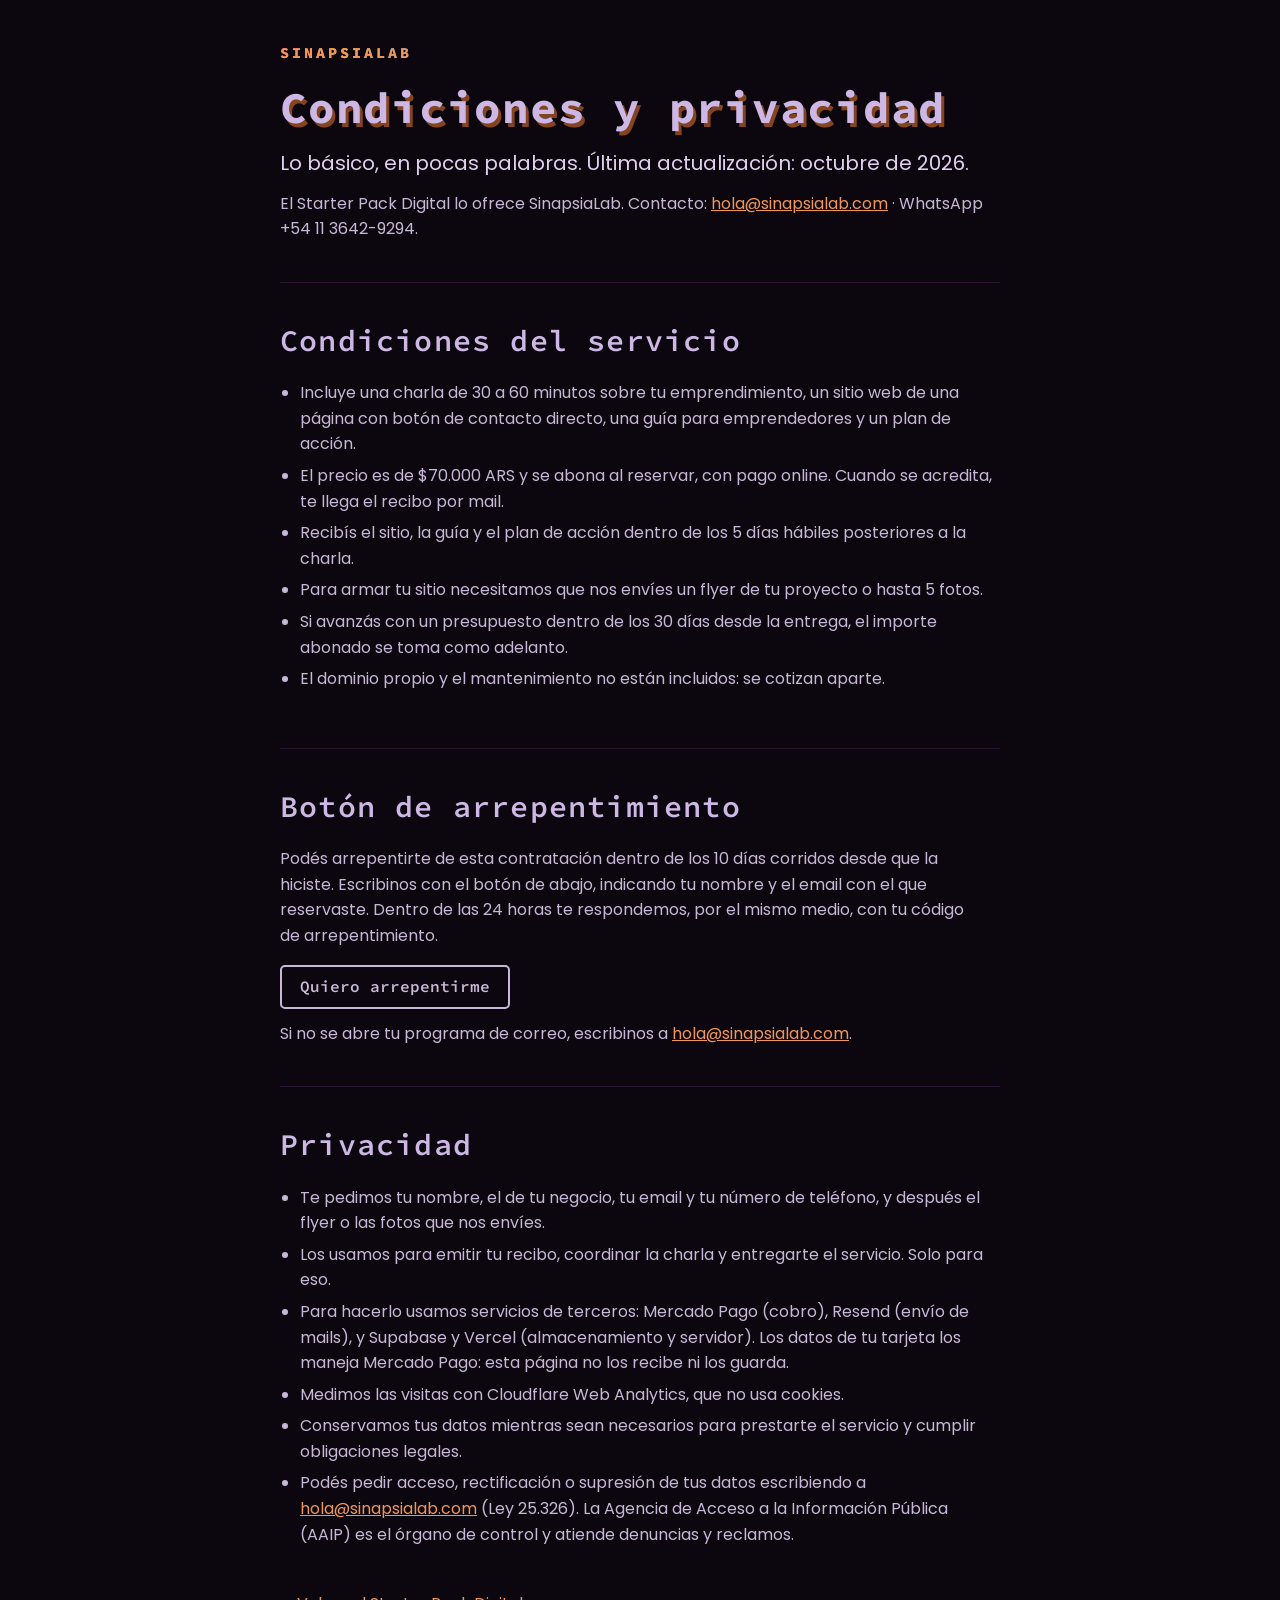
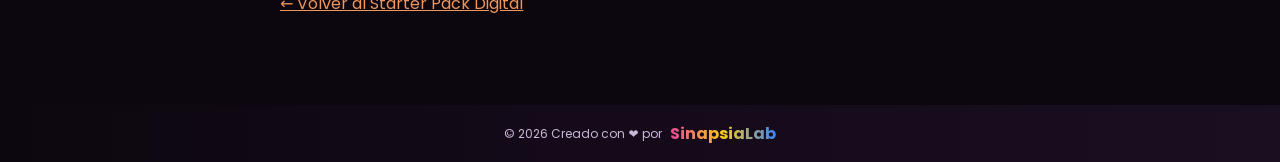
==== legal.html @ 0f271aa9 "add privacy policy and terms and conditions sections also modify styles and copy" ====
<!doctype html>
<html lang="es">
  <head>
    <meta charset="utf-8" />
    <meta name="viewport" content="width=device-width, initial-scale=1, viewport-fit=cover" />
    <title>Condiciones y privacidad — Starter Pack Digital</title>
    <meta name="description" content="Condiciones del servicio, privacidad y botón de arrepentimiento del Starter Pack Digital de SinapsiaLab." />
    <link rel="canonical" href="https://starter.sinapsialab.com/legal.html" />
    <link rel="icon" href="favicon.ico" sizes="any" />
    <link
      rel="stylesheet"
      href="https://fonts.googleapis.com/css2?family=Poppins:wght@300;400;500;600;700&family=Source+Code+Pro:wght@300;400;600;700&display=swap"
    />
    <link rel="stylesheet" href="assets/css/tokens.css" />
    <link rel="stylesheet" href="assets/css/base.css" />
    <link rel="stylesheet" href="assets/css/layout.css" />
    <link rel="stylesheet" href="assets/css/components.css" />
    <link rel="stylesheet" href="assets/css/print.css" />
  </head>
  <body>
    <main class="wrap legal">
      <section>
        <a class="eyebrow" href="https://www.sinapsialab.com">SinapsiaLab</a>
        <h1>Condiciones y privacidad</h1>
        <p class="lede">Lo básico, en pocas palabras. Última actualización: octubre de 2026.</p>
        <!-- COMPLETAR antes de difundir: denominación completa, CUIT y domicilio del proveedor (Res. GMC 21/2004). -->
        <p>
          El Starter Pack Digital lo ofrece SinapsiaLab. Contacto:
          <a href="mailto:hola@sinapsialab.com">hola@sinapsialab.com</a> · WhatsApp +54 11 3642-9294.
        </p>
      </section>

      <section id="condiciones">
        <h2>Condiciones del servicio</h2>
        <ul>
          <li>Incluye una charla de 30 a 60 minutos sobre tu emprendimiento, un sitio web de una página con botón de contacto directo, una guía para emprendedores y un plan de acción.</li>
          <li>El precio es de $70.000 ARS y se abona al reservar, con pago online. Cuando se acredita, te llega el recibo por mail.</li>
          <li>Recibís el sitio, la guía y el plan de acción dentro de los 5 días hábiles posteriores a la charla.</li>
          <li>Para armar tu sitio necesitamos que nos envíes un flyer de tu proyecto o hasta 5 fotos.</li>
          <li>Si avanzás con un presupuesto dentro de los 30 días desde la entrega, el importe abonado se toma como adelanto.</li>
          <li>El dominio propio y el mantenimiento no están incluidos: se cotizan aparte.</li>
        </ul>
      </section>

      <section id="arrepentimiento">
        <h2>Botón de arrepentimiento</h2>
        <p>
          Podés arrepentirte de esta contratación dentro de los 10 días corridos desde que la hiciste.
          Escribinos con el botón de abajo, indicando tu nombre y el email con el que reservaste.
          Dentro de las 24 horas te respondemos, por el mismo medio, con tu código de arrepentimiento.
        </p>
        <a
          class="legal-links__btn"
          href="mailto:hola@sinapsialab.com?subject=Arrepentimiento%20-%20Starter%20Pack%20Digital&amp;body=Nombre%3A%0AEmail%20con%20el%20que%20reserv%C3%A9%3A%0A"
          >Quiero arrepentirme</a
        >
        <p>Si no se abre tu programa de correo, escribinos a <a href="mailto:hola@sinapsialab.com">hola@sinapsialab.com</a>.</p>
      </section>

      <section id="privacidad">
        <h2>Privacidad</h2>
        <ul>
          <li>Te pedimos tu nombre, el de tu negocio, tu email y tu número de teléfono, y después el flyer o las fotos que nos envíes.</li>
          <li>Los usamos para emitir tu recibo, coordinar la charla y entregarte el servicio. Solo para eso.</li>
          <li>Para hacerlo usamos servicios de terceros: Mercado Pago (cobro), Resend (envío de mails), y Supabase y Vercel (almacenamiento y servidor). Los datos de tu tarjeta los maneja Mercado Pago: esta página no los recibe ni los guarda.</li>
          <li>Medimos las visitas con Cloudflare Web Analytics, que no usa cookies.</li>
          <li>Conservamos tus datos mientras sean necesarios para prestarte el servicio y cumplir obligaciones legales.</li>
          <li>Podés pedir acceso, rectificación o supresión de tus datos escribiendo a <a href="mailto:hola@sinapsialab.com">hola@sinapsialab.com</a> (Ley 25.326). La Agencia de Acceso a la Información Pública (AAIP) es el órgano de control y atiende denuncias y reclamos.</li>
        </ul>
        <a class="legal__back" href="./">← Volver al Starter Pack Digital</a>
      </section>
    </main>

    <footer class="sl-footer">
      <p class="sl-footer__t">© <span id="sl-year">2026</span> Creado con ❤️ por</p>
      <a class="sl-footer__a" href="https://www.sinapsialab.com" target="_blank" rel="noopener noreferrer">SinapsiaLab</a>
    </footer>
    <script src="assets/js/year.js"></script>
  </body>
</html>
---- assets/css/tokens.css ----
/* Tokens — mapeados 1:1 a los tokens portfolio-* de sinapsialab-astro/src/styles/global.css
   (ver DESIGN.md). Fondo casi negro, rampa violeta para offsets/cards, naranja de acento. */
:root {
  /* Superficies — portfolio-deep / dark / base */
  --ground:    #0c070f; /* portfolio-deep — fondo principal */
  --surface:   #150a1a; /* portfolio-dark — cards planas (bloques "Y después") */
  --sunk:      #1a0f20; /* portfolio-base — bloque de precio */

  /* Texto — portfolio-text / text-light / light */
  --ink:       #c8b8d8; /* portfolio-text — cuerpo */
  --ink-light: #e0d0f0; /* portfolio-text-light — énfasis (lede, cards) */
  --heading:   #cdb7e4; /* portfolio-light — h1/h2/precio */
  --muted:     #c8b8d8; /* alias de --ink para texto secundario */
  --line:      #2a1530; /* portfolio-medium — separadores y bordes */
  --hard:      #0c070f;

  /* Acento — portfolio-orange, sólido (no gradiente) */
  --accent:     #e7762b; /* CTA, números, borde-izq. de la card "buena" */
  --accent-tx:  #f0965a; /* variante clara para hover puntual */
  --on-accent:  #0c070f; /* texto sobre fondos naranjas */

  /* Rampa violeta — portfolio-gradient-1..4 (cards vivid y offsets retro) */
  --grad-1: #4a2560;
  --grad-2: #5a3570;
  --grad-3: #6a3590;
  --grad-4: #7a45a0;

  /* Offset retro — clon adaptado de NoStateNode, violeta del brand */
  --retro-offset:        var(--grad-2);
  --retro-offset-strong: var(--grad-4);
  --retro-shadow:        -4px 5px 0 0 var(--retro-offset);
  --retro-shadow-hover:  7px -4px 0 0 var(--retro-offset-strong);
  --retro-shadow-lg:     -6px 7px 0 0 var(--retro-offset);
  --retro-radius:        5px;
  --retro-radius-lg:     8px;
  --retro-border:        2px;
  --retro-ghost:         rgba(231, 118, 43, 0.55); /* fantasma naranja del título */

  /* Sobre fondo oscuro (bloque de precio) */
  --on-hard-dim:  var(--ink);
  --on-hard-soft: var(--ink-light);

  /* Marca SinapsiaLab — gradiente decorativo (.gradient-link), solo para el wordmark */
  --sl-bg-1:   #0c070f;
  --sl-bg-2:   #150a1a;
  --sl-bg-3:   #1a0f20;
  --sl-text:   #c8b8d8;
  --sl-grad-1: #ec4899;
  --sl-grad-2: #facc15;
  --sl-grad-3: #3b82f6;

  /* Tipografía híbrida: mono en títulos y botones, Poppins en párrafos */
  --font-display: 'Source Code Pro', ui-monospace, monospace;
  --font-body:    'Poppins', system-ui, sans-serif;
  --font-brand:   'Poppins', system-ui, sans-serif;
  --font-display-weight: 300;
}
---- assets/css/base.css ----
/* Base — reset mínimo y tipografía de documento. */
html { color-scheme: dark; }

* { box-sizing: border-box; }

body {
  margin: 0;
  background: var(--ground);
  color: var(--ink);
  font-family: var(--font-body);
  font-size: 16px;
  line-height: 1.6;
}

/* La regla híbrida del sistema: mono en títulos, labels y botones. */
h1, h2, h3, label, button {
  font-family: var(--font-display);
  letter-spacing: .04em;
}

h1 {
  margin: 14px 0 0;
  font-size: clamp(29px, 6.4vw, 44px);
  line-height: 1.22;
  font-weight: 700;
  color: var(--heading);
  text-wrap: balance;
  text-shadow: 3px 4px 0 var(--retro-ghost);
}

h2 {
  margin: 0 0 22px;
  font-size: clamp(23px, 5.2vw, 30px);
  line-height: 1.18;
  font-weight: 600;
  color: var(--heading);
  text-wrap: balance;
}

h3 {
  margin: 0;
  font-size: 17px;
  font-weight: 600;
  letter-spacing: .02em;
}

p { margin: 0; text-wrap: pretty; }

img { max-width: 100%; }
---- assets/css/layout.css ----
/* Layout — ancho de página y ritmo vertical entre secciones. */
.wrap {
  max-width: 760px;
  margin: 0 auto;
  padding-inline: 20px;
}

section {
  padding-block: 40px;
  border-top: 1px solid var(--line);
}

section:first-of-type { border-top: 0; }

.split {
  display: grid;
  grid-template-columns: 1fr;
  gap: 16px;
}

@media (min-width: 720px) {
  .split { grid-template-columns: 1fr 1fr; }
}
---- assets/css/components.css ----
/* Componentes — cada bloque de la página, en orden de aparición.
   Todo lo que es "chrome" lleva la sombra offset dura del sistema retro. */

/* --- Texto auxiliar --- */
.eyebrow {
  display: inline-block;
  font-family: var(--font-display);
  font-size: 15px;
  font-weight: 700;
  letter-spacing: .2em;
  text-transform: uppercase;
  text-decoration: none;
  background: linear-gradient(90deg, var(--sl-grad-1) 0%, var(--sl-grad-2) 50%, var(--sl-grad-3) 100%);
  -webkit-background-clip: text;
  background-clip: text;
  color: transparent;
  border-bottom: 2px solid transparent;
}

.eyebrow:hover {
  border-bottom-color: var(--sl-grad-2);
}

.eyebrow:focus-visible {
  outline: 2px solid var(--sl-grad-2);
  outline-offset: 4px;
}

.lede {
  margin-top: 18px;
  font-size: clamp(17px, 4.2vw, 20px);
  font-weight: 400;
  color: var(--ink-light);
}

.muted { color: var(--muted); }

/* --- Qué te llevás: cards "vivid", ciclan la rampa violeta como card-retro-vivid --- */
.items {
  display: flex;
  flex-direction: column;
  gap: 16px;
}

.item {
  display: flex;
  gap: 16px;
  padding: 18px 20px;
  background: var(--grad-1);
  border: var(--retro-border) solid var(--grad-4);
  border-radius: var(--retro-radius);
  box-shadow: var(--retro-shadow);
}

.item:nth-child(3n+2) { background: var(--grad-2); }
.item:nth-child(3n+3) { background: var(--grad-3); }

.item__n {
  flex-shrink: 0;
  width: 34px;
  font-family: var(--font-display);
  font-size: 26px;
  font-weight: 700;
  line-height: 1.2;
  color: var(--accent);
}

.item__b {
  display: flex;
  flex-direction: column;
  gap: 6px;
}

.item__b h3 { color: var(--ink-light); }

.item__b p {
  font-size: 15px;
  color: var(--ink-light);
  opacity: .9;
}

/* --- Cómo funciona: pasos --- */
.steps {
  list-style: none;
  margin: 0;
  padding: 0;
  display: flex;
  flex-direction: column;
  gap: 16px;
}

.steps li {
  display: flex;
  gap: 14px;
  align-items: flex-start;
}

.steps b {
  flex-shrink: 0;
  width: 28px;
  height: 28px;
  border-radius: var(--retro-radius);
  border: var(--retro-border) solid var(--grad-4);
  background: var(--grad-3);
  color: var(--ink-light);
  font-family: var(--font-display);
  font-weight: 700;
  display: inline-flex;
  align-items: center;
  justify-content: center;
  font-size: 13px;
  box-shadow: -2px 3px 0 0 var(--retro-offset);
}

/* --- Y después: bloques (card-retro sobre portfolio-dark) --- */
.box {
  padding: 18px 20px;
  background: var(--surface);
  border: var(--retro-border) solid var(--line);
  border-radius: var(--retro-radius);
  box-shadow: var(--retro-shadow);
}

.box--good {
  border-left-width: 5px;
  border-left-color: var(--accent);
}

.box h3 { color: var(--heading); margin-bottom: 8px; }

.box p { color: var(--ink); font-size: 15px; }

/* --- Precio (card-retro-lg sobre portfolio-base) --- */
.price {
  background: var(--sunk);
  color: var(--heading);
  padding: 26px 24px;
  display: flex;
  flex-direction: column;
  gap: 14px;
  border: var(--retro-border) solid var(--line);
  border-radius: var(--retro-radius-lg);
  box-shadow: var(--retro-shadow-lg);
}

.price__lbl {
  font-family: var(--font-display);
  font-size: 12px;
  letter-spacing: .16em;
  text-transform: uppercase;
  color: var(--on-hard-dim);
}

.price__n {
  font-family: var(--font-display);
  font-size: 40px;
  font-weight: 700;
  line-height: 1.1;
  margin-top: 6px;
  color: var(--heading);
}

.price__note {
  font-size: 14px;
  color: var(--on-hard-dim);
}

@media (min-width: 720px) {
  .price {
    flex-direction: row;
    justify-content: space-between;
    align-items: center;
  }
  .price__note { max-width: 300px; }
}

/* --- Botón retro (btn-retro): naranja sólido, mono, offset que salta en hover --- */
.cta {
  display: inline-flex;
  justify-content: center;
  align-items: center;
  min-height: 52px;
  margin-top: 24px;
  padding: 14px 26px;
  background: var(--accent);
  color: var(--on-accent);
  font-family: var(--font-display);
  font-weight: 600;
  font-size: 17px;
  letter-spacing: .06em;
  text-decoration: none;
  border: var(--retro-border) solid var(--surface);
  border-radius: var(--retro-radius);
  box-shadow: var(--retro-shadow);
  transition: box-shadow .15s ease, opacity .15s ease, font-weight .15s ease;
}

.cta:hover {
  box-shadow: var(--retro-shadow-hover);
  opacity: .9;
  font-weight: 700;
}

.cta:focus-visible {
  outline: 3px solid var(--accent);
  outline-offset: 3px;
}

@media (prefers-reduced-motion: reduce) {
  .cta { transition: none; }
}

/* --- Footer de marca SinapsiaLab ---
   Convención compartida con el resto de los sitios y apps.
   Spec: footer-sinapsialab.html. No tocar sin actualizar los demás. */
.sl-footer {
  display: flex;
  justify-content: center;
  align-items: center;
  gap: 8px;
  width: 100%;
  padding: 16px 0;
  margin-top: 48px;
  background: linear-gradient(to right, var(--sl-bg-1), var(--sl-bg-2), var(--sl-bg-3));
  font-family: var(--font-brand);
}

.sl-footer__t {
  margin: 0;
  font-size: 12px;
  color: var(--sl-text);
}

.sl-footer__a {
  font-size: 16px;
  font-weight: 700;
  text-decoration: none;
  background: linear-gradient(to right, var(--sl-grad-1) 0%, var(--sl-grad-2) 50%, var(--sl-grad-3) 100%);
  -webkit-background-clip: text;
  background-clip: text;
  color: transparent;
}

.sl-footer__a:focus-visible {
  outline: 2px solid var(--sl-grad-2);
  outline-offset: 3px;
}

/* --- Así se ve lo que te llevás: maquetas de los entregables ---
   El "chrome" (tags, notas) usa los tokens del sistema. El interior del
   teléfono y de la hoja NO: representan el material del cliente, así que
   llevan su propia paleta clara, como en el sitio real. */
.demo {
  display: grid;
  grid-template-columns: 1fr;
  gap: 32px;
  margin-top: 26px;
}

@media (min-width: 720px) {
  .demo { grid-template-columns: 270px 1fr; align-items: start; }
}

/* El teléfono y la guía van uno junto al otro; el plan de acción, más
   ancho y compacto, va debajo de los dos ocupando todo el ancho. */
@media (min-width: 720px) {
  .demo > div:nth-child(2) { grid-column: 2; }
  .demo > div:nth-child(3) { grid-column: 1 / -1; }
}

.tag {
  font-family: var(--font-display);
  font-size: 12px;
  font-weight: 700;
  letter-spacing: .16em;
  text-transform: uppercase;
  color: var(--accent);
  margin-bottom: 10px;
}

.demo__cap {
  margin-top: 12px;
  font-size: 13px;
  line-height: 1.5;
  color: var(--muted);
  opacity: .85;
}

.demo__cap--note {
  font-size: 11px;
}

/* --- Maqueta de teléfono --- */
.phone {
  width: 100%;
  max-width: 270px;
  background: #16181C;
  border: var(--retro-border) solid var(--line);
  border-radius: 30px;
  padding: 10px;
  box-shadow: var(--retro-shadow);
}

.phone__s {
  background: #FFFFFF;
  border-radius: 22px;
  overflow: hidden;
}

/* Maqueta con el estilo de las páginas que se generan (versión clara) */
.mk { font-family: 'Archivo Black', 'Poppins', sans-serif; color: #2C2735; }

.mk__bar { display: flex; align-items: center; justify-content: space-between; padding: 10px 12px; }
.mk__brand { color: #2C2735; font-size: 9px; letter-spacing: .04em; }
.mk__nav { background: #63F2F1; color: #2C2735; font-size: 7px; padding: 5px 8px; }

.mk__hero { padding: 12px 14px 22px; text-align: center; background: #FFFFFF; }
.mk__icons { display: flex; justify-content: center; gap: 8px; }
.mk__ic { width: 15px; height: 15px; fill: none; stroke: #6A3590; stroke-width: 1.4; stroke-linecap: round; stroke-linejoin: round; }
.mk__h1 { margin-top: 10px; color: #2C2735; font-size: 17px; line-height: 1.12; }
.mk__sub { margin-top: 8px; color: #4A4F57; font-family: 'Poppins', sans-serif; font-size: 8.5px; line-height: 1.5; }

.mk__wave { display: block; width: 100%; height: 10px; background: #FFFFFF; fill: #D0C4E0; }

.mk__light { background: #D0C4E0; padding: 6px 14px 16px; }
.mk__t { font-size: 11px; line-height: 1.2; color: #2C2735; }
.mk__t--mt { margin-top: 12px; }
.mk__p { margin-top: 4px; font-family: 'Poppins', sans-serif; font-size: 8.5px; line-height: 1.5; color: #2C2735; }

.mk__cards { background: #FFFFFF; padding: 14px; display: flex; flex-direction: column; gap: 8px; }
.mk__card { border: 1px solid #2C2735; padding: 9px 10px; }
.mk__ct { color: #6A3590; font-size: 9px; line-height: 1.25; }
.mk__cp { margin-top: 4px; color: #4A4F57; font-family: 'Poppins', sans-serif; font-size: 8.5px; }
.mk__cta { margin-top: 4px; background: #63F2F1; color: #2C2735; text-align: center; font-size: 8px; padding: 9px 6px; }

.mk__foot { background: #2C2735; color: #D0C4E0; text-align: center; font-size: 7px; padding: 10px; letter-spacing: .04em; }

/* --- Maqueta del plan de acción --- */
.sheet {
  background: #FFFFFF;
  color: #16181C;
  border: var(--retro-border) solid var(--line);
  border-radius: var(--retro-radius);
  padding: 24px 22px;
  box-shadow: var(--retro-shadow);
}

.sheet__ttl { font-family: var(--font-display); font-size: 19px; font-weight: 700; }
.sheet__meta { margin-top: 4px; font-size: 12px; color: #6B6257; }
.sheet__h { margin-top: 16px; font-size: 13px; font-weight: 700; }
.sheet__p { margin-top: 5px; font-size: 13px; line-height: 1.55; color: #4A4F57; }

.sheet__ol {
  list-style: none;
  margin: 8px 0 0;
  padding: 0;
  display: flex;
  flex-direction: column;
  gap: 9px;
}

.sheet__ol li { display: flex; gap: 10px; font-size: 13px; line-height: 1.5; color: #4A4F57; }
.sheet__ol b { color: #16181C; }
.sheet__num { flex-shrink: 0; width: 14px; font-weight: 700; color: #BF5722; }

/* Versión ancha y compacta: el cuerpo se reparte en columnas en vez de
   apilarse, para que ocupe menos alto sin perder el resto de la maqueta. */
.sheet--plan .sheet__h:first-child,
.sheet--plan .sheet__col .sheet__h:first-child { margin-top: 0; }

.sheet__grid {
  margin-top: 4px;
  display: grid;
  grid-template-columns: 1fr;
  gap: 4px 0;
}

@media (min-width: 640px) {
  .sheet__grid { grid-template-columns: repeat(3, minmax(0, 1fr)); gap: 0 28px; }
  .sheet__col + .sheet__col { border-left: 1px solid #E8E2D7; padding-left: 24px; }
}

/* Nota al pie de la sección, sin el borde verde de la card "buena" */
.box--note { border-left-color: var(--grad-4); }
.box--note p { color: var(--ink); }

/* --- Las tres piezas, arriba de las maquetas --- */
.pieces {
  list-style: none;
  margin: 22px 0 0;
  padding: 0;
  display: grid;
  grid-template-columns: 1fr;
  gap: 10px;
}

@media (min-width: 640px) {
  .pieces { grid-template-columns: repeat(3, minmax(0, 1fr)); }
}

.piece {
  display: flex;
  flex-direction: column;
  gap: 2px;
  padding: 14px 16px;
  background: var(--surface);
  border: var(--retro-border) solid var(--line);
  border-radius: var(--retro-radius);
  box-shadow: -3px 4px 0 0 var(--retro-offset);
}

.piece__n {
  font-family: var(--font-display);
  font-size: 13px;
  font-weight: 700;
  color: var(--accent);
}

.piece__t { font-family: var(--font-display); font-size: 15px; font-weight: 600; color: var(--ink-light); }
.piece__d { font-size: 13px; color: var(--muted); opacity: .85; }

/* --- Estado de los frentes, dentro del reporte ---
   Encoding por texto + color: el estado se lee sin depender del color. */
.state { list-style: none; margin: 8px 0 0; padding: 0; }

.state li {
  display: flex;
  align-items: center;
  justify-content: space-between;
  gap: 12px;
  padding: 7px 0;
  border-bottom: 1px solid #E8E2D7;
  font-size: 13px;
}

.state li:last-child { border-bottom: 0; }
.state__k { color: #4A4F57; }

.state__v {
  flex-shrink: 0;
  font-size: 11px;
  font-weight: 700;
  padding: 3px 9px;
  border-radius: 999px;
  white-space: nowrap;
}

.state__v--no  { background: #FBE9E2; color: #9A3B14; }
.state__v--mid { background: #FBF1D9; color: #7A5A12; }
.state__v--ok  { background: #E3F0E8; color: #1B5E36; }


/* --- Maqueta de la guía --- */
.sheet--guide { display: flex; flex-direction: column; }

.guide__idx {
  list-style: none;
  margin: 14px 0 0;
  padding: 0;
  display: flex;
  flex-direction: column;
}

.guide__idx li {
  display: flex;
  gap: 10px;
  align-items: baseline;
  padding: 8px 0;
  border-bottom: 1px solid #E8E2D7;
  font-size: 13px;
  line-height: 1.45;
  color: #4A4F57;
}

.guide__idx li:last-child { border-bottom: 0; }
.guide__n { flex-shrink: 0; width: 14px; font-weight: 700; color: #BF5722; }
.guide__foot { margin-top: 12px; font-size: 12px; }

/* --- Nota debajo del CTA --- */
.cta__note {
  margin-top: 12px;
  font-size: 13px;
  line-height: 1.5;
  color: var(--muted);
  opacity: .85;
  max-width: 46ch;
}

/* --- Botón flotante de contacto ---
   Discreto: solo el ícono. Al pasar el mouse o enfocarlo con el teclado
   muestra "Hablemos". Misma paleta y offset retro que el resto del sistema. */
.wa {
  position: fixed;
  right: 16px;
  bottom: calc(16px + env(safe-area-inset-bottom, 0px));
  z-index: 50;
  display: inline-flex;
  align-items: center;
  height: 44px;
  padding: 0 11px;
  border-radius: var(--retro-radius-lg);
  background: var(--surface);
  color: var(--accent);
  text-decoration: none;
  border: var(--retro-border) solid var(--accent);
  box-shadow: -3px 4px 0 0 var(--retro-offset);
  transition: background-color .15s ease, color .15s ease, padding .15s ease;
}

.wa__icon {
  width: 22px;
  height: 22px;
  flex-shrink: 0;
  fill: none;
  stroke: currentColor;
  stroke-width: 1.7;
  stroke-linecap: round;
  stroke-linejoin: round;
}

.wa__label {
  font-family: var(--font-display);
  font-size: 14px;
  font-weight: 600;
  white-space: nowrap;
  max-width: 0;
  overflow: hidden;
  opacity: 0;
  transition: max-width .18s ease, opacity .12s ease, margin-left .18s ease;
}

.wa:hover,
.wa:focus-visible { background: var(--accent); color: var(--on-accent); padding-right: 14px; }
.wa:hover .wa__label,
.wa:focus-visible .wa__label { max-width: 90px; margin-left: 8px; opacity: 1; }
.wa:focus-visible { outline: 3px solid var(--accent); outline-offset: 3px; }

@media (prefers-reduced-motion: reduce) {
  .wa, .wa__label { transition: none; }
  .rsv-screen, .rsv-screen.is-closing { animation: none; }
}

@media print { .wa { display: none; } }

/* --- Reserva: pantalla completa, igual que las secciones de sinapsialab.com.
       Baja desde arriba (slideDown), fondo liso y × arriba a la derecha. Sin card flotante. --- */
.cta--full { width: 100%; cursor: pointer; }

.rsv-screen {
  position: fixed;
  inset: 0;
  z-index: 60; /* por encima del flotante de WhatsApp (50) */
  background: var(--ground);
  overflow-y: auto;
  animation: rsv-slide-down .4s ease-out forwards;
}

.rsv-screen[hidden] { display: none; }
.rsv-screen.is-closing { animation: rsv-slide-up .4s ease-out forwards; }

@keyframes rsv-slide-down {
  from { transform: translateY(-100%); opacity: 0; }
  to   { transform: translateY(0);     opacity: 1; }
}
@keyframes rsv-slide-up {
  from { transform: translateY(0);     opacity: 1; }
  to   { transform: translateY(-100%); opacity: 0; }
}

.rsv-screen__body {
  width: 100%;
  max-width: 560px;
  margin: 0 auto;
  padding: 56px 20px 48px;
}

.rsv-screen__close {
  position: fixed;
  top: 12px;
  right: 20px;
  z-index: 1;
  width: 40px;
  height: 40px;
  padding: 0;
  background: none;
  border: 0;
  color: var(--ink);
  font-size: 30px;
  line-height: 1;
  cursor: pointer;
  transition: color .2s ease;
}

.rsv-screen__close:hover { color: var(--accent); }
.rsv-screen__close:focus-visible { outline: 3px solid var(--accent); outline-offset: 2px; }

/* Título centrado con el fantasma naranja, como "Nuestros Servicios" */
.rsv-screen__title {
  margin: 0 0 20px;
  text-align: center;
  font-family: var(--font-display);
  font-size: 22px;
  font-weight: 700;
  letter-spacing: .06em;
  color: var(--heading);
  text-shadow: 5px 6px 0 var(--retro-ghost);
}

.rsv__intro {
  margin: 0;
  font-size: 15px;
  color: var(--ink);
}

.rsv__intro[hidden] { display: none; }

/* --- Formulario de reserva --- */
.rsv { display: flex; flex-direction: column; gap: 18px; margin-top: 20px; }
.rsv[hidden] { display: none; } /* gana al display:flex de arriba */
.rsv__grid { display: grid; grid-template-columns: 1fr; gap: 18px; }
.rsv__field { display: flex; flex-direction: column; gap: 6px; }

@media (min-width: 640px) {
  .rsv__grid { grid-template-columns: 1fr 1fr; }
  .rsv__field--full { grid-column: 1 / -1; }
}

.rsv label {
  font-family: var(--font-display);
  font-size: 13px;
  font-weight: 600;
  color: var(--ink-light, var(--ink));
}

.rsv__input {
  width: 100%;
  min-height: 48px;
  padding: 12px 14px;
  background: var(--surface);
  color: var(--ink);
  font-family: var(--font-body);
  font-size: 16px; /* 16px evita el zoom automático en iOS */
  border: var(--retro-border) solid var(--line);
  border-radius: var(--retro-radius);
  box-shadow: -3px 4px 0 0 var(--retro-offset);
}

.rsv__input:focus { outline: none; border-color: var(--accent); }
.rsv__input:focus-visible { outline: 3px solid var(--accent); outline-offset: 2px; }

.rsv__hint { font-size: 12px; color: var(--muted); opacity: .85; }

.rsv__error {
  margin: 0;
  padding: 12px 14px;
  background: #3A1A1A;
  color: #F6C7B8;
  border-left: 4px solid #C9663A;
  border-radius: var(--retro-radius);
  font-size: 14px;
}

.rsv__submit { margin-top: 4px; align-self: flex-start; }
.rsv .cta__note { margin-top: 10px; }

/* --- Resumen --- */
.rsv__done { margin-top: 20px; }

.rsv__summary {
  padding: 18px 20px;
  background: var(--sunk);
  border: var(--retro-border) solid var(--line);
  border-radius: var(--retro-radius);
  box-shadow: var(--retro-shadow);
}

.rsv__row { display: flex; justify-content: space-between; gap: 16px; align-items: baseline; }
.rsv__row b { font-family: var(--font-display); font-size: 20px; white-space: nowrap; }
.rsv__row--sub { margin-top: 2px; font-size: 13px; color: var(--muted); }

.rsv__data {
  margin: 16px 0 0;
  padding-top: 14px;
  border-top: 1px solid var(--line);
  display: grid;
  grid-template-columns: auto 1fr;
  gap: 6px 14px;
  font-size: 14px;
}

.rsv__data dt { color: var(--muted); }
.rsv__data dd { margin: 0; overflow-wrap: anywhere; }

.rsv__back {
  display: block;
  margin-top: 14px;
  padding: 0;
  background: none;
  border: 0;
  color: var(--accent);
  font-family: var(--font-body);
  font-size: 14px;
  text-decoration: underline;
  cursor: pointer;
}


/* --- Reserva: campo trampa anti-bots, botón de pago y estado de resultado --- */
.rsv__trap {
  position: absolute;
  left: -9999px;
  width: 1px;
  height: 1px;
  overflow: hidden;
}

.cta:disabled { opacity: .6; cursor: progress; box-shadow: var(--retro-shadow); }

.rsv__done .rsv__error { margin-top: 16px; }
.rsv__done .cta--full { margin-top: 20px; }

.rsv__result { margin-top: 4px; }
.rsv__result .cta { margin-top: 20px; }

/* --- Enlaces legales (debajo del botón de reserva) y página legal --- */
.legal-links {
  margin-top: 20px;
  display: flex;
  flex-wrap: wrap;
  justify-content: center;
  align-items: center;
  gap: 12px 20px;
  font-size: 14px;
}

.legal-links a { color: var(--ink); }

.legal-links__btn {
  display: inline-flex;
  align-items: center;
  min-height: 44px;
  padding: 0 18px;
  border: var(--retro-border) solid var(--ink);
  border-radius: var(--retro-radius);
  text-decoration: none;
  font-family: var(--font-display);
  font-weight: 600;
}

.legal-links__btn:hover { border-color: var(--accent); color: var(--accent-tx); }
.legal-links a:focus-visible { outline: 2px solid var(--accent); outline-offset: 3px; }

.legal p, .legal ul { margin-top: 12px; }
.legal ul { padding-left: 20px; }
.legal li { margin-top: 6px; }
.legal a { color: var(--accent-tx); }
.legal .legal-links__btn { color: var(--ink); margin-top: 16px; }
.legal__back { display: inline-block; margin-top: 28px; }

@media print { .legal-links { display: none; } }
---- assets/css/print.css ----
/* Impresión — la página se manda mucho como PDF.
   El tema es oscuro; para impresión forzamos texto oscuro sobre blanco. */
@media print {
  body, .price { background: #fff; color: #241b2b; }
  .cta { display: none; }
  section { break-inside: avoid; border-top-color: #ddd; }
  h1, h2, h3, .price__n { color: #241b2b; text-shadow: none; }
  .item, .box, .steps b {
    background: #fff;
    border-color: #ccc;
    box-shadow: none;
  }
  .item__b p, .box p, .lede, .price__lbl, .price__note { color: #4a4453; }
  .item__n { color: var(--accent); }
}
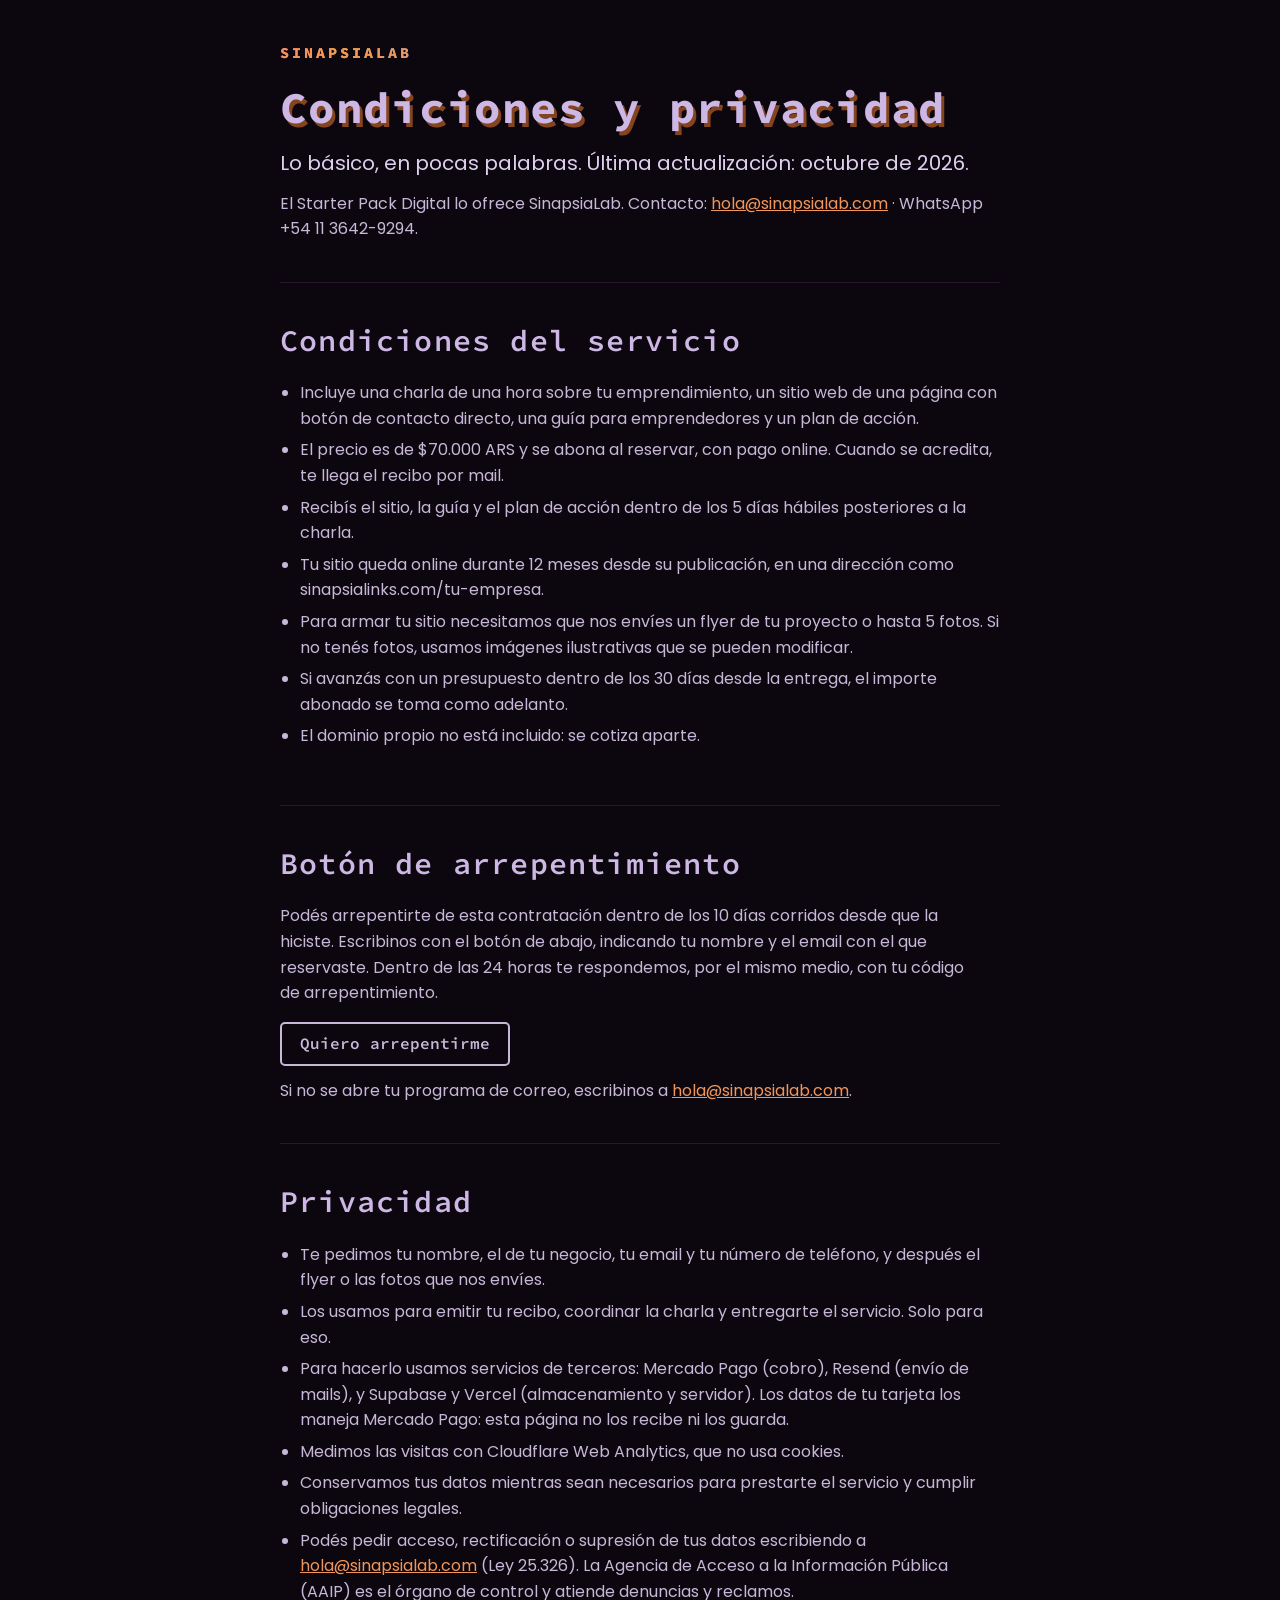
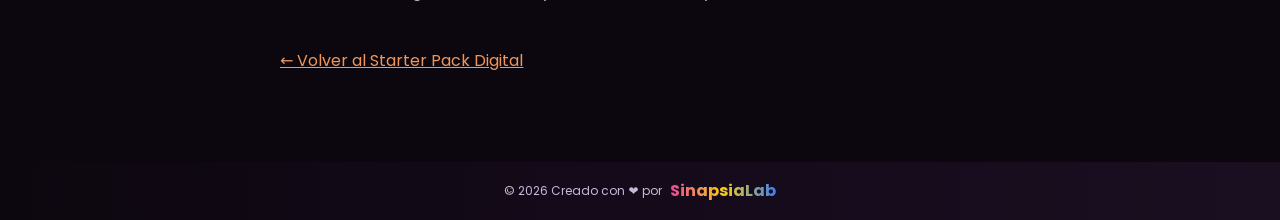
==== commit c1216600: "modify copy and sections" ====
--- a/legal.html
+++ b/legal.html
@@ -2,9 +2,15 @@
 <html lang="es">
   <head>
     <meta charset="utf-8" />
-    <meta name="viewport" content="width=device-width, initial-scale=1, viewport-fit=cover" />
+    <meta
+      name="viewport"
+      content="width=device-width, initial-scale=1, viewport-fit=cover"
+    />
     <title>Condiciones y privacidad — Starter Pack Digital</title>
-    <meta name="description" content="Condiciones del servicio, privacidad y botón de arrepentimiento del Starter Pack Digital de SinapsiaLab." />
+    <meta
+      name="description"
+      content="Condiciones del servicio, privacidad y botón de arrepentimiento del Starter Pack Digital de SinapsiaLab."
+    />
     <link rel="canonical" href="https://starter.sinapsialab.com/legal.html" />
     <link rel="icon" href="favicon.ico" sizes="any" />
     <link
@@ -22,58 +28,117 @@
       <section>
         <a class="eyebrow" href="https://www.sinapsialab.com">SinapsiaLab</a>
         <h1>Condiciones y privacidad</h1>
-        <p class="lede">Lo básico, en pocas palabras. Última actualización: octubre de 2026.</p>
+        <p class="lede">
+          Lo básico, en pocas palabras. Última actualización: octubre de 2026.
+        </p>
         <!-- COMPLETAR antes de difundir: denominación completa, CUIT y domicilio del proveedor (Res. GMC 21/2004). -->
         <p>
           El Starter Pack Digital lo ofrece SinapsiaLab. Contacto:
-          <a href="mailto:hola@sinapsialab.com">hola@sinapsialab.com</a> · WhatsApp +54 11 3642-9294.
+          <a href="mailto:hola@sinapsialab.com">hola@sinapsialab.com</a> ·
+          WhatsApp +54 11 3642-9294.
         </p>
       </section>
 
       <section id="condiciones">
         <h2>Condiciones del servicio</h2>
         <ul>
-          <li>Incluye una charla de 30 a 60 minutos sobre tu emprendimiento, un sitio web de una página con botón de contacto directo, una guía para emprendedores y un plan de acción.</li>
-          <li>El precio es de $70.000 ARS y se abona al reservar, con pago online. Cuando se acredita, te llega el recibo por mail.</li>
-          <li>Recibís el sitio, la guía y el plan de acción dentro de los 5 días hábiles posteriores a la charla.</li>
-          <li>Para armar tu sitio necesitamos que nos envíes un flyer de tu proyecto o hasta 5 fotos.</li>
-          <li>Si avanzás con un presupuesto dentro de los 30 días desde la entrega, el importe abonado se toma como adelanto.</li>
-          <li>El dominio propio y el mantenimiento no están incluidos: se cotizan aparte.</li>
+          <li>
+            Incluye una charla de una hora sobre tu emprendimiento, un sitio web
+            de una página con botón de contacto directo, una guía para
+            emprendedores y un plan de acción.
+          </li>
+          <li>
+            El precio es de $70.000 ARS y se abona al reservar, con pago online.
+            Cuando se acredita, te llega el recibo por mail.
+          </li>
+          <li>
+            Recibís el sitio, la guía y el plan de acción dentro de los 5 días
+            hábiles posteriores a la charla.
+          </li>
+          <li>
+            Tu sitio queda online durante 12 meses desde su publicación, en una
+            dirección como sinapsialinks.com/tu-empresa.
+          </li>
+          <li>
+            Para armar tu sitio necesitamos que nos envíes un flyer de tu
+            proyecto o hasta 5 fotos. Si no tenés fotos, usamos imágenes
+            ilustrativas que se pueden modificar.
+          </li>
+          <li>
+            Si avanzás con un presupuesto dentro de los 30 días desde la
+            entrega, el importe abonado se toma como adelanto.
+          </li>
+          <li>El dominio propio no está incluido: se cotiza aparte.</li>
         </ul>
       </section>
 
       <section id="arrepentimiento">
         <h2>Botón de arrepentimiento</h2>
         <p>
-          Podés arrepentirte de esta contratación dentro de los 10 días corridos desde que la hiciste.
-          Escribinos con el botón de abajo, indicando tu nombre y el email con el que reservaste.
-          Dentro de las 24 horas te respondemos, por el mismo medio, con tu código de arrepentimiento.
+          Podés arrepentirte de esta contratación dentro de los 10 días corridos
+          desde que la hiciste. Escribinos con el botón de abajo, indicando tu
+          nombre y el email con el que reservaste. Dentro de las 24 horas te
+          respondemos, por el mismo medio, con tu código de arrepentimiento.
         </p>
         <a
           class="legal-links__btn"
           href="mailto:hola@sinapsialab.com?subject=Arrepentimiento%20-%20Starter%20Pack%20Digital&amp;body=Nombre%3A%0AEmail%20con%20el%20que%20reserv%C3%A9%3A%0A"
           >Quiero arrepentirme</a
         >
-        <p>Si no se abre tu programa de correo, escribinos a <a href="mailto:hola@sinapsialab.com">hola@sinapsialab.com</a>.</p>
+        <p>
+          Si no se abre tu programa de correo, escribinos a
+          <a href="mailto:hola@sinapsialab.com">hola@sinapsialab.com</a>.
+        </p>
       </section>
 
       <section id="privacidad">
         <h2>Privacidad</h2>
         <ul>
-          <li>Te pedimos tu nombre, el de tu negocio, tu email y tu número de teléfono, y después el flyer o las fotos que nos envíes.</li>
-          <li>Los usamos para emitir tu recibo, coordinar la charla y entregarte el servicio. Solo para eso.</li>
-          <li>Para hacerlo usamos servicios de terceros: Mercado Pago (cobro), Resend (envío de mails), y Supabase y Vercel (almacenamiento y servidor). Los datos de tu tarjeta los maneja Mercado Pago: esta página no los recibe ni los guarda.</li>
-          <li>Medimos las visitas con Cloudflare Web Analytics, que no usa cookies.</li>
-          <li>Conservamos tus datos mientras sean necesarios para prestarte el servicio y cumplir obligaciones legales.</li>
-          <li>Podés pedir acceso, rectificación o supresión de tus datos escribiendo a <a href="mailto:hola@sinapsialab.com">hola@sinapsialab.com</a> (Ley 25.326). La Agencia de Acceso a la Información Pública (AAIP) es el órgano de control y atiende denuncias y reclamos.</li>
+          <li>
+            Te pedimos tu nombre, el de tu negocio, tu email y tu número de
+            teléfono, y después el flyer o las fotos que nos envíes.
+          </li>
+          <li>
+            Los usamos para emitir tu recibo, coordinar la charla y entregarte
+            el servicio. Solo para eso.
+          </li>
+          <li>
+            Para hacerlo usamos servicios de terceros: Mercado Pago (cobro),
+            Resend (envío de mails), y Supabase y Vercel (almacenamiento y
+            servidor). Los datos de tu tarjeta los maneja Mercado Pago: esta
+            página no los recibe ni los guarda.
+          </li>
+          <li>
+            Medimos las visitas con Cloudflare Web Analytics, que no usa
+            cookies.
+          </li>
+          <li>
+            Conservamos tus datos mientras sean necesarios para prestarte el
+            servicio y cumplir obligaciones legales.
+          </li>
+          <li>
+            Podés pedir acceso, rectificación o supresión de tus datos
+            escribiendo a
+            <a href="mailto:hola@sinapsialab.com">hola@sinapsialab.com</a> (Ley
+            25.326). La Agencia de Acceso a la Información Pública (AAIP) es el
+            órgano de control y atiende denuncias y reclamos.
+          </li>
         </ul>
         <a class="legal__back" href="./">← Volver al Starter Pack Digital</a>
       </section>
     </main>
 
     <footer class="sl-footer">
-      <p class="sl-footer__t">© <span id="sl-year">2026</span> Creado con ❤️ por</p>
-      <a class="sl-footer__a" href="https://www.sinapsialab.com" target="_blank" rel="noopener noreferrer">SinapsiaLab</a>
+      <p class="sl-footer__t">
+        © <span id="sl-year">2026</span> Creado con ❤️ por
+      </p>
+      <a
+        class="sl-footer__a"
+        href="https://www.sinapsialab.com"
+        target="_blank"
+        rel="noopener noreferrer"
+        >SinapsiaLab</a
+      >
     </footer>
     <script src="assets/js/year.js"></script>
   </body>
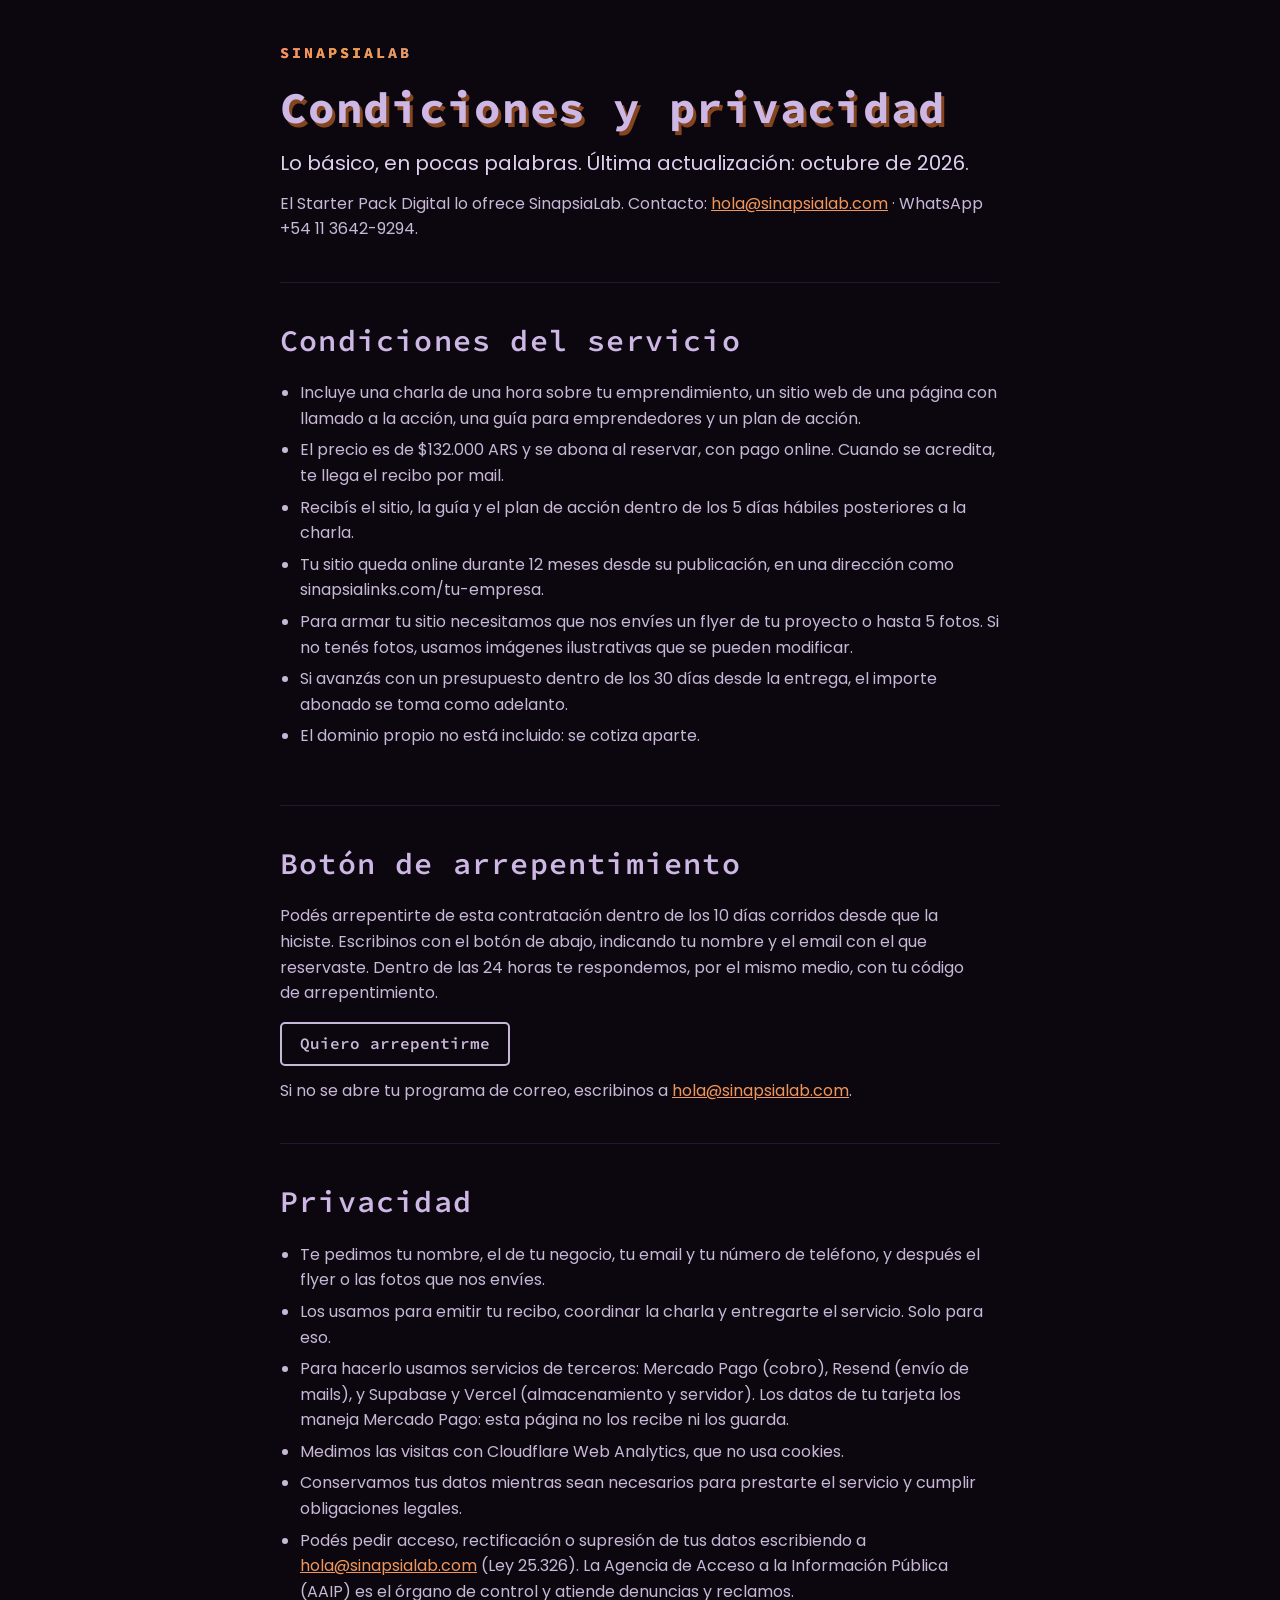
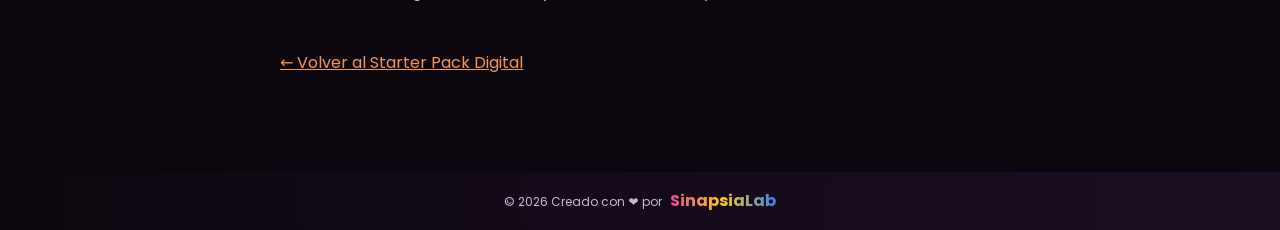
==== commit edfa6b70: "made changes in style, copy and content with prices" ====
--- a/legal.html
+++ b/legal.html
@@ -44,11 +44,11 @@
         <ul>
           <li>
             Incluye una charla de una hora sobre tu emprendimiento, un sitio web
-            de una página con botón de contacto directo, una guía para
-            emprendedores y un plan de acción.
+            de una página con llamado a la acción, una guía para emprendedores y
+            un plan de acción.
           </li>
           <li>
-            El precio es de $70.000 ARS y se abona al reservar, con pago online.
+            El precio es de $132.000 ARS y se abona al reservar, con pago online.
             Cuando se acredita, te llega el recibo por mail.
           </li>
           <li>
--- a/assets/css/base.css
+++ b/assets/css/base.css
@@ -8,7 +8,7 @@
   background: var(--ground);
   color: var(--ink);
   font-family: var(--font-body);
-  font-size: 16px;
+  font-size: 1rem;
   line-height: 1.6;
 }
 
@@ -19,8 +19,8 @@
 }
 
 h1 {
-  margin: 14px 0 0;
-  font-size: clamp(29px, 6.4vw, 44px);
+  margin: 0.875rem 0 0;
+  font-size: clamp(1.8125rem, 6.4vw, 2.75rem);
   line-height: 1.22;
   font-weight: 700;
   color: var(--heading);
@@ -29,8 +29,8 @@
 }
 
 h2 {
-  margin: 0 0 22px;
-  font-size: clamp(23px, 5.2vw, 30px);
+  margin: 0 0 1.375rem;
+  font-size: clamp(1.4375rem, 5.2vw, 1.875rem);
   line-height: 1.18;
   font-weight: 600;
   color: var(--heading);
@@ -39,7 +39,7 @@
 
 h3 {
   margin: 0;
-  font-size: 17px;
+  font-size: 1.0625rem;
   font-weight: 600;
   letter-spacing: .02em;
 }
--- a/assets/css/layout.css
+++ b/assets/css/layout.css
@@ -1,12 +1,12 @@
 /* Layout — ancho de página y ritmo vertical entre secciones. */
 .wrap {
-  max-width: 760px;
+  max-width: 47.5rem;
   margin: 0 auto;
-  padding-inline: 20px;
+  padding-inline: 1.25rem;
 }
 
 section {
-  padding-block: 40px;
+  padding-block: 2.5rem;
   border-top: 1px solid var(--line);
 }
 
@@ -15,7 +15,7 @@
 .split {
   display: grid;
   grid-template-columns: 1fr;
-  gap: 16px;
+  gap: 1rem;
 }
 
 @media (min-width: 720px) {
--- a/assets/css/components.css
+++ b/assets/css/components.css
@@ -5,7 +5,7 @@
 .eyebrow {
   display: inline-block;
   font-family: var(--font-display);
-  font-size: 15px;
+  font-size: 0.9375rem;
   font-weight: 700;
   letter-spacing: .2em;
   text-transform: uppercase;
@@ -27,8 +27,8 @@
 }
 
 .lede {
-  margin-top: 18px;
-  font-size: clamp(17px, 4.2vw, 20px);
+  margin-top: 1.125rem;
+  font-size: clamp(1.0625rem, 4.2vw, 1.25rem);
   font-weight: 400;
   color: var(--ink-light);
 }
@@ -39,13 +39,13 @@
 .items {
   display: flex;
   flex-direction: column;
-  gap: 16px;
+  gap: 1rem;
 }
 
 .item {
   display: flex;
-  gap: 16px;
-  padding: 18px 20px;
+  gap: 1rem;
+  padding: 1.125rem 1.25rem;
   background: var(--grad-1);
   border: var(--retro-border) solid var(--grad-4);
   border-radius: var(--retro-radius);
@@ -57,9 +57,9 @@
 
 .item__n {
   flex-shrink: 0;
-  width: 34px;
-  font-family: var(--font-display);
-  font-size: 26px;
+  width: 2.125rem;
+  font-family: var(--font-display);
+  font-size: 1.625rem;
   font-weight: 700;
   line-height: 1.2;
   color: var(--accent);
@@ -68,15 +68,35 @@
 .item__b {
   display: flex;
   flex-direction: column;
-  gap: 6px;
+  gap: 0.375rem;
 }
 
 .item__b h3 { color: var(--ink-light); }
 
 .item__b p {
-  font-size: 15px;
+  font-size: 0.9375rem;
   color: var(--ink-light);
   opacity: .9;
+}
+
+.item__note {
+  display: block;
+  margin-top: 0.25rem;
+  font-size: 0.75rem;
+  font-style: italic;
+  color: var(--muted);
+  opacity: .85;
+}
+
+.url-badge {
+  display: inline-block;
+  padding: 0.0625rem 0.4375rem;
+  font-family: var(--font-display);
+  font-size: 0.8125rem;
+  color: var(--accent-tx);
+  background: rgba(231, 118, 43, 0.12);
+  border: 1px solid var(--retro-ghost);
+  border-radius: 4px;
 }
 
 /* --- Cómo funciona: pasos --- */
@@ -86,19 +106,19 @@
   padding: 0;
   display: flex;
   flex-direction: column;
-  gap: 16px;
+  gap: 1rem;
 }
 
 .steps li {
   display: flex;
-  gap: 14px;
+  gap: 0.875rem;
   align-items: flex-start;
 }
 
 .steps b {
   flex-shrink: 0;
-  width: 28px;
-  height: 28px;
+  width: 1.75rem;
+  height: 1.75rem;
   border-radius: var(--retro-radius);
   border: var(--retro-border) solid var(--grad-4);
   background: var(--grad-3);
@@ -108,13 +128,13 @@
   display: inline-flex;
   align-items: center;
   justify-content: center;
-  font-size: 13px;
+  font-size: 0.8125rem;
   box-shadow: -2px 3px 0 0 var(--retro-offset);
 }
 
 /* --- Y después: bloques (card-retro sobre portfolio-dark) --- */
 .box {
-  padding: 18px 20px;
+  padding: 1.125rem 1.25rem;
   background: var(--surface);
   border: var(--retro-border) solid var(--line);
   border-radius: var(--retro-radius);
@@ -126,18 +146,18 @@
   border-left-color: var(--accent);
 }
 
-.box h3 { color: var(--heading); margin-bottom: 8px; }
-
-.box p { color: var(--ink); font-size: 15px; }
+.box h3 { color: var(--heading); margin-bottom: 0.5rem; }
+
+.box p { color: var(--ink); font-size: 0.9375rem; }
 
 /* --- Precio (card-retro-lg sobre portfolio-base) --- */
 .price {
   background: var(--sunk);
   color: var(--heading);
-  padding: 26px 24px;
+  padding: 1.625rem 1.5rem;
   display: flex;
   flex-direction: column;
-  gap: 14px;
+  gap: 0.875rem;
   border: var(--retro-border) solid var(--line);
   border-radius: var(--retro-radius-lg);
   box-shadow: var(--retro-shadow-lg);
@@ -145,7 +165,7 @@
 
 .price__lbl {
   font-family: var(--font-display);
-  font-size: 12px;
+  font-size: 0.75rem;
   letter-spacing: .16em;
   text-transform: uppercase;
   color: var(--on-hard-dim);
@@ -153,15 +173,15 @@
 
 .price__n {
   font-family: var(--font-display);
-  font-size: 40px;
+  font-size: clamp(2rem, 9vw, 2.5rem);
   font-weight: 700;
   line-height: 1.1;
-  margin-top: 6px;
+  margin-top: 0.375rem;
   color: var(--heading);
 }
 
 .price__note {
-  font-size: 14px;
+  font-size: 0.875rem;
   color: var(--on-hard-dim);
 }
 
@@ -171,7 +191,7 @@
     justify-content: space-between;
     align-items: center;
   }
-  .price__note { max-width: 300px; }
+.price__note { max-width: 18.75rem; }
 }
 
 /* --- Botón retro (btn-retro): naranja sólido, mono, offset que salta en hover --- */
@@ -179,14 +199,14 @@
   display: inline-flex;
   justify-content: center;
   align-items: center;
-  min-height: 52px;
-  margin-top: 24px;
-  padding: 14px 26px;
+  min-height: 3.25rem;
+  margin-top: 1.5rem;
+  padding: 0.875rem 1.625rem;
   background: var(--accent);
   color: var(--on-accent);
   font-family: var(--font-display);
   font-weight: 600;
-  font-size: 17px;
+  font-size: 1.0625rem;
   letter-spacing: .06em;
   text-decoration: none;
   border: var(--retro-border) solid var(--surface);
@@ -217,22 +237,22 @@
   display: flex;
   justify-content: center;
   align-items: center;
-  gap: 8px;
+  gap: 0.5rem;
   width: 100%;
-  padding: 16px 0;
-  margin-top: 48px;
+  padding: 1rem 0;
+  margin-top: 3rem;
   background: linear-gradient(to right, var(--sl-bg-1), var(--sl-bg-2), var(--sl-bg-3));
   font-family: var(--font-brand);
 }
 
 .sl-footer__t {
   margin: 0;
-  font-size: 12px;
+  font-size: 0.75rem;
   color: var(--sl-text);
 }
 
 .sl-footer__a {
-  font-size: 16px;
+  font-size: 1rem;
   font-weight: 700;
   text-decoration: none;
   background: linear-gradient(to right, var(--sl-grad-1) 0%, var(--sl-grad-2) 50%, var(--sl-grad-3) 100%);
@@ -253,8 +273,8 @@
 .demo {
   display: grid;
   grid-template-columns: 1fr;
-  gap: 32px;
-  margin-top: 26px;
+  gap: 2rem;
+  margin-top: 1.625rem;
 }
 
 @media (min-width: 720px) {
@@ -270,24 +290,24 @@
 
 .tag {
   font-family: var(--font-display);
-  font-size: 12px;
+  font-size: 0.75rem;
   font-weight: 700;
   letter-spacing: .16em;
   text-transform: uppercase;
   color: var(--accent);
-  margin-bottom: 10px;
+  margin-bottom: 0.625rem;
 }
 
 .demo__cap {
-  margin-top: 12px;
-  font-size: 13px;
+  margin-top: 0.75rem;
+  font-size: 0.8125rem;
   line-height: 1.5;
   color: var(--muted);
   opacity: .85;
 }
 
 .demo__cap--note {
-  font-size: 11px;
+  font-size: 0.6875rem;
 }
 
 /* --- Maqueta de teléfono --- */
@@ -383,15 +403,14 @@
 /* Nota al pie de la sección, sin el borde verde de la card "buena" */
 .box--note { border-left-color: var(--grad-4); }
 .box--note p { color: var(--ink); }
-
 /* --- Las tres piezas, arriba de las maquetas --- */
 .pieces {
   list-style: none;
-  margin: 22px 0 0;
+  margin: 1.375rem 0 0;
   padding: 0;
   display: grid;
   grid-template-columns: 1fr;
-  gap: 10px;
+  gap: 0.625rem;
 }
 
 @media (min-width: 640px) {
@@ -401,8 +420,8 @@
 .piece {
   display: flex;
   flex-direction: column;
-  gap: 2px;
-  padding: 14px 16px;
+  gap: 0.125rem;
+  padding: 0.875rem 1rem;
   background: var(--surface);
   border: var(--retro-border) solid var(--line);
   border-radius: var(--retro-radius);
@@ -411,13 +430,13 @@
 
 .piece__n {
   font-family: var(--font-display);
-  font-size: 13px;
+  font-size: 0.8125rem;
   font-weight: 700;
   color: var(--accent);
 }
 
-.piece__t { font-family: var(--font-display); font-size: 15px; font-weight: 600; color: var(--ink-light); }
-.piece__d { font-size: 13px; color: var(--muted); opacity: .85; }
+.piece__t { font-family: var(--font-display); font-size: 0.9375rem; font-weight: 600; color: var(--ink-light); }
+.piece__d { font-size: 0.8125rem; color: var(--muted); opacity: .85; }
 
 /* --- Estado de los frentes, dentro del reporte ---
    Encoding por texto + color: el estado se lee sin depender del color. */
@@ -478,8 +497,8 @@
 
 /* --- Nota debajo del CTA --- */
 .cta__note {
-  margin-top: 12px;
-  font-size: 13px;
+  margin-top: 0.75rem;
+  font-size: 0.8125rem;
   line-height: 1.5;
   color: var(--muted);
   opacity: .85;
@@ -491,25 +510,25 @@
    muestra "Hablemos". Misma paleta y offset retro que el resto del sistema. */
 .wa {
   position: fixed;
-  right: 16px;
-  bottom: calc(16px + env(safe-area-inset-bottom, 0px));
+  right: 1rem;
+  bottom: calc(1rem + env(safe-area-inset-bottom, 0px));
   z-index: 50;
   display: inline-flex;
   align-items: center;
-  height: 44px;
-  padding: 0 11px;
+  height: 2.75rem;
+  padding: 0 0.6875rem;
   border-radius: var(--retro-radius-lg);
   background: var(--surface);
   color: var(--accent);
   text-decoration: none;
   border: var(--retro-border) solid var(--accent);
   box-shadow: -3px 4px 0 0 var(--retro-offset);
-  transition: background-color .15s ease, color .15s ease, padding .15s ease;
+  transition: background-color .15s ease, color .15s ease, padding .15s ease, opacity .18s ease, transform .18s ease;
 }
 
 .wa__icon {
-  width: 22px;
-  height: 22px;
+  width: 1.375rem;
+  height: 1.375rem;
   flex-shrink: 0;
   fill: none;
   stroke: currentColor;
@@ -520,7 +539,7 @@
 
 .wa__label {
   font-family: var(--font-display);
-  font-size: 14px;
+  font-size: 0.875rem;
   font-weight: 600;
   white-space: nowrap;
   max-width: 0;
@@ -530,15 +549,18 @@
 }
 
 .wa:hover,
-.wa:focus-visible { background: var(--accent); color: var(--on-accent); padding-right: 14px; }
+.wa:focus-visible { background: var(--accent); color: var(--on-accent); padding-right: 0.875rem; }
 .wa:hover .wa__label,
-.wa:focus-visible .wa__label { max-width: 90px; margin-left: 8px; opacity: 1; }
+.wa:focus-visible .wa__label { max-width: 5.625rem; margin-left: 0.5rem; opacity: 1; }
 .wa:focus-visible { outline: 3px solid var(--accent); outline-offset: 3px; }
 
 @media (prefers-reduced-motion: reduce) {
   .wa, .wa__label { transition: none; }
   .rsv-screen, .rsv-screen.is-closing { animation: none; }
 }
+
+/* Se oculta mientras el footer está a la vista, para no tapar su texto */
+.wa.is-hidden { opacity: 0; transform: translateY(0.5rem); pointer-events: none; }
 
 @media print { .wa { display: none; } }
 
@@ -569,23 +591,23 @@
 
 .rsv-screen__body {
   width: 100%;
-  max-width: 560px;
+  max-width: 35rem;
   margin: 0 auto;
-  padding: 56px 20px 48px;
+  padding: 3.5rem 1.25rem 3rem;
 }
 
 .rsv-screen__close {
   position: fixed;
-  top: 12px;
-  right: 20px;
+  top: 0.75rem;
+  right: 1.25rem;
   z-index: 1;
-  width: 40px;
-  height: 40px;
+  width: 2.5rem;
+  height: 2.5rem;
   padding: 0;
   background: none;
   border: 0;
   color: var(--ink);
-  font-size: 30px;
+  font-size: 1.875rem;
   line-height: 1;
   cursor: pointer;
   transition: color .2s ease;
@@ -596,10 +618,10 @@
 
 /* Título centrado con el fantasma naranja, como "Nuestros Servicios" */
 .rsv-screen__title {
-  margin: 0 0 20px;
+  margin: 0 0 1.25rem;
   text-align: center;
   font-family: var(--font-display);
-  font-size: 22px;
+  font-size: 1.375rem;
   font-weight: 700;
   letter-spacing: .06em;
   color: var(--heading);
@@ -608,17 +630,17 @@
 
 .rsv__intro {
   margin: 0;
-  font-size: 15px;
+  font-size: 0.9375rem;
   color: var(--ink);
 }
 
 .rsv__intro[hidden] { display: none; }
 
 /* --- Formulario de reserva --- */
-.rsv { display: flex; flex-direction: column; gap: 18px; margin-top: 20px; }
+.rsv { display: flex; flex-direction: column; gap: 1.125rem; margin-top: 1.25rem; }
 .rsv[hidden] { display: none; } /* gana al display:flex de arriba */
-.rsv__grid { display: grid; grid-template-columns: 1fr; gap: 18px; }
-.rsv__field { display: flex; flex-direction: column; gap: 6px; }
+.rsv__grid { display: grid; grid-template-columns: 1fr; gap: 1.125rem; }
+.rsv__field { display: flex; flex-direction: column; gap: 0.375rem; }
 
 @media (min-width: 640px) {
   .rsv__grid { grid-template-columns: 1fr 1fr; }
@@ -627,19 +649,19 @@
 
 .rsv label {
   font-family: var(--font-display);
-  font-size: 13px;
+  font-size: 0.8125rem;
   font-weight: 600;
   color: var(--ink-light, var(--ink));
 }
 
 .rsv__input {
   width: 100%;
-  min-height: 48px;
-  padding: 12px 14px;
+  min-height: 3rem;
+  padding: 0.75rem 0.875rem;
   background: var(--surface);
   color: var(--ink);
   font-family: var(--font-body);
-  font-size: 16px; /* 16px evita el zoom automático en iOS */
+  font-size: 1rem; /* 1rem (16px) evita el zoom automático en iOS */
   border: var(--retro-border) solid var(--line);
   border-radius: var(--retro-radius);
   box-shadow: -3px 4px 0 0 var(--retro-offset);
@@ -648,44 +670,44 @@
 .rsv__input:focus { outline: none; border-color: var(--accent); }
 .rsv__input:focus-visible { outline: 3px solid var(--accent); outline-offset: 2px; }
 
-.rsv__hint { font-size: 12px; color: var(--muted); opacity: .85; }
+.rsv__hint { font-size: 0.75rem; color: var(--muted); opacity: .85; }
 
 .rsv__error {
   margin: 0;
-  padding: 12px 14px;
+  padding: 0.75rem 0.875rem;
   background: #3A1A1A;
   color: #F6C7B8;
   border-left: 4px solid #C9663A;
   border-radius: var(--retro-radius);
-  font-size: 14px;
-}
-
-.rsv__submit { margin-top: 4px; align-self: flex-start; }
-.rsv .cta__note { margin-top: 10px; }
+  font-size: 0.875rem;
+}
+
+.rsv__submit { margin-top: 0.25rem; align-self: flex-start; }
+.rsv .cta__note { margin-top: 0.625rem; }
 
 /* --- Resumen --- */
-.rsv__done { margin-top: 20px; }
+.rsv__done { margin-top: 1.25rem; }
 
 .rsv__summary {
-  padding: 18px 20px;
+  padding: 1.125rem 1.25rem;
   background: var(--sunk);
   border: var(--retro-border) solid var(--line);
   border-radius: var(--retro-radius);
   box-shadow: var(--retro-shadow);
 }
 
-.rsv__row { display: flex; justify-content: space-between; gap: 16px; align-items: baseline; }
-.rsv__row b { font-family: var(--font-display); font-size: 20px; white-space: nowrap; }
-.rsv__row--sub { margin-top: 2px; font-size: 13px; color: var(--muted); }
+.rsv__row { display: flex; justify-content: space-between; gap: 1rem; align-items: baseline; }
+.rsv__row b { font-family: var(--font-display); font-size: 1.25rem; white-space: nowrap; }
+.rsv__row--sub { margin-top: 0.125rem; font-size: 0.8125rem; color: var(--muted); }
 
 .rsv__data {
-  margin: 16px 0 0;
-  padding-top: 14px;
+  margin: 1rem 0 0;
+  padding-top: 0.875rem;
   border-top: 1px solid var(--line);
   display: grid;
   grid-template-columns: auto 1fr;
-  gap: 6px 14px;
-  font-size: 14px;
+  gap: 0.375rem 0.875rem;
+  font-size: 0.875rem;
 }
 
 .rsv__data dt { color: var(--muted); }
@@ -693,13 +715,13 @@
 
 .rsv__back {
   display: block;
-  margin-top: 14px;
+  margin-top: 0.875rem;
   padding: 0;
   background: none;
   border: 0;
   color: var(--accent);
   font-family: var(--font-body);
-  font-size: 14px;
+  font-size: 0.875rem;
   text-decoration: underline;
   cursor: pointer;
 }
@@ -716,21 +738,21 @@
 
 .cta:disabled { opacity: .6; cursor: progress; box-shadow: var(--retro-shadow); }
 
-.rsv__done .rsv__error { margin-top: 16px; }
-.rsv__done .cta--full { margin-top: 20px; }
-
-.rsv__result { margin-top: 4px; }
-.rsv__result .cta { margin-top: 20px; }
+.rsv__done .rsv__error { margin-top: 1rem; }
+.rsv__done .cta--full { margin-top: 1.25rem; }
+
+.rsv__result { margin-top: 0.25rem; }
+.rsv__result .cta { margin-top: 1.25rem; }
 
 /* --- Enlaces legales (debajo del botón de reserva) y página legal --- */
 .legal-links {
-  margin-top: 20px;
+  margin-top: 1.25rem;
   display: flex;
   flex-wrap: wrap;
   justify-content: center;
   align-items: center;
-  gap: 12px 20px;
-  font-size: 14px;
+  gap: 0.75rem 1.25rem;
+  font-size: 0.875rem;
 }
 
 .legal-links a { color: var(--ink); }
@@ -738,8 +760,8 @@
 .legal-links__btn {
   display: inline-flex;
   align-items: center;
-  min-height: 44px;
-  padding: 0 18px;
+  min-height: 2.75rem;
+  padding: 0 1.125rem;
   border: var(--retro-border) solid var(--ink);
   border-radius: var(--retro-radius);
   text-decoration: none;
@@ -750,11 +772,16 @@
 .legal-links__btn:hover { border-color: var(--accent); color: var(--accent-tx); }
 .legal-links a:focus-visible { outline: 2px solid var(--accent); outline-offset: 3px; }
 
-.legal p, .legal ul { margin-top: 12px; }
-.legal ul { padding-left: 20px; }
-.legal li { margin-top: 6px; }
+.legal p, .legal ul { margin-top: 0.75rem; }
+.legal ul { padding-left: 1.25rem; }
+.legal li { margin-top: 0.375rem; }
 .legal a { color: var(--accent-tx); }
-.legal .legal-links__btn { color: var(--ink); margin-top: 16px; }
-.legal__back { display: inline-block; margin-top: 28px; }
+.legal .legal-links__btn { color: var(--ink); margin-top: 1rem; }
+.legal__back {
+  display: inline-flex;
+  align-items: center;
+  min-height: 2.75rem;
+  margin-top: 1.25rem;
+}
 
 @media print { .legal-links { display: none; } }
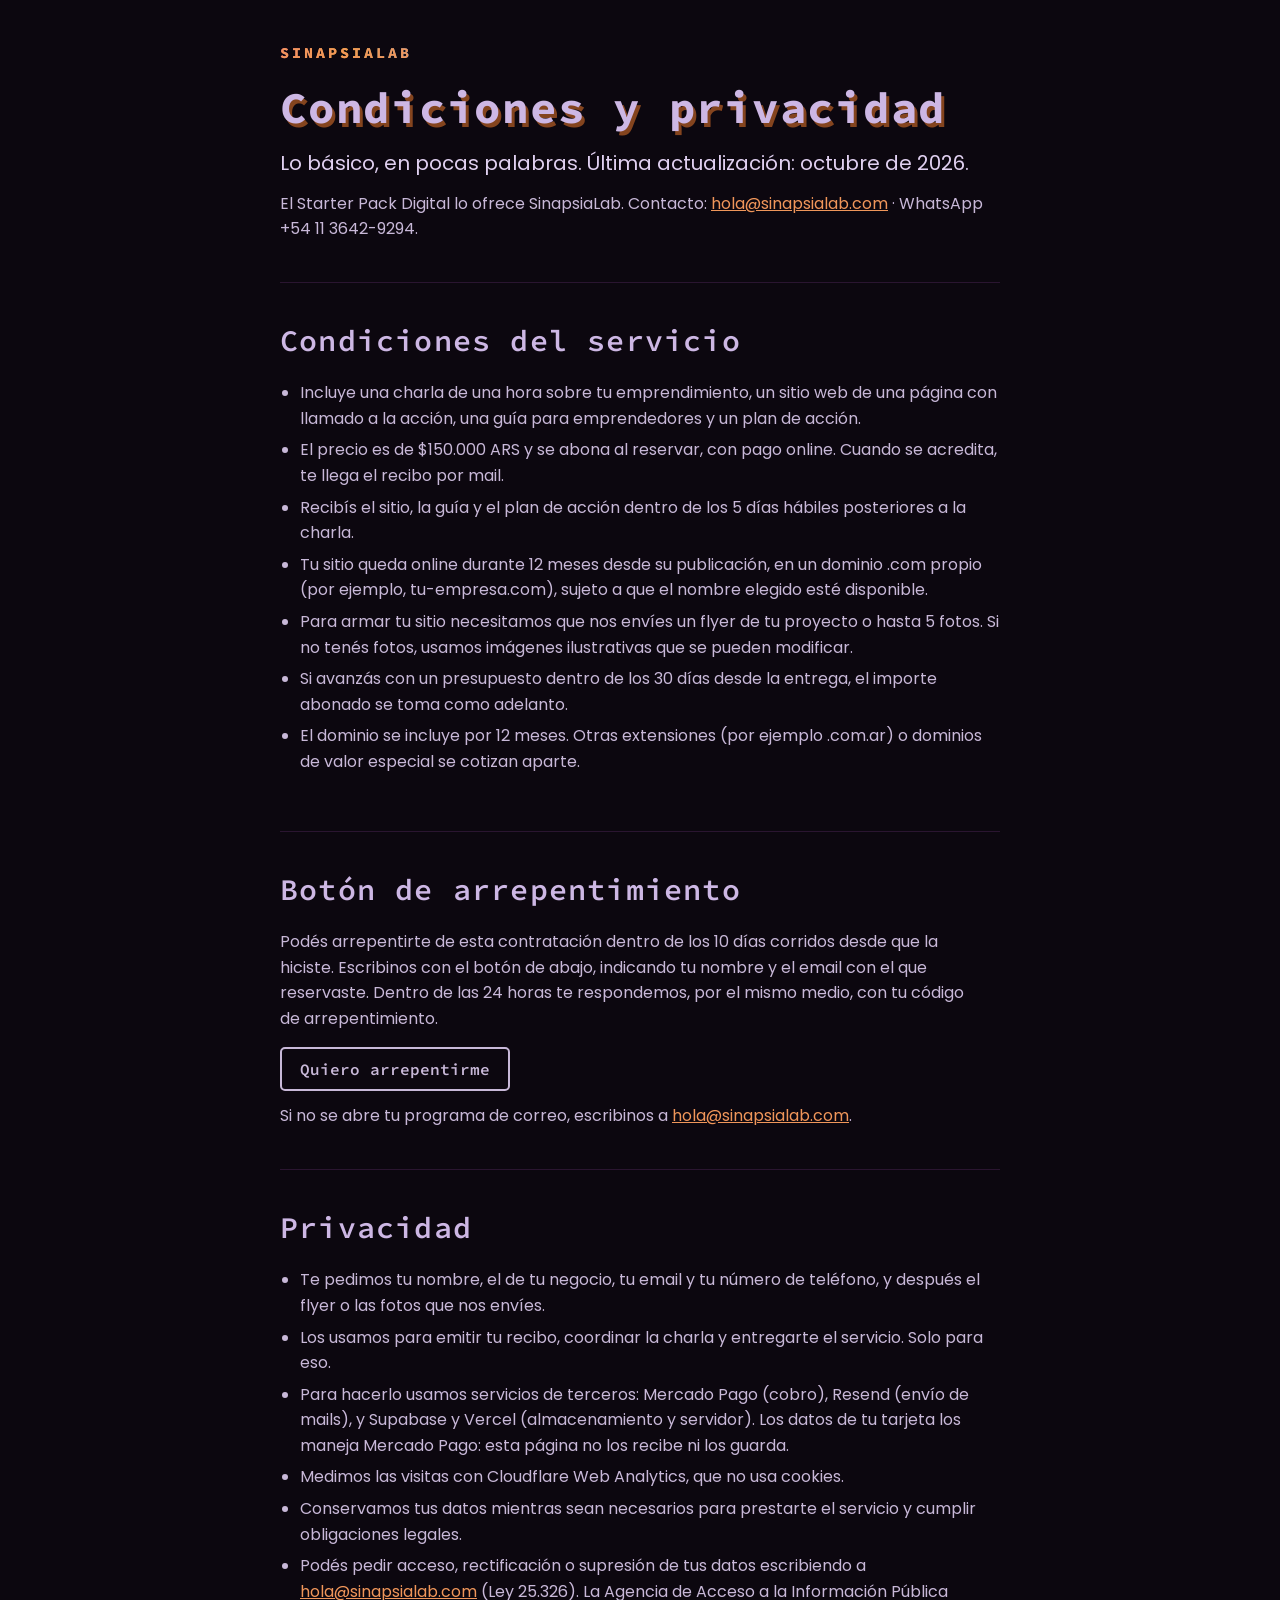
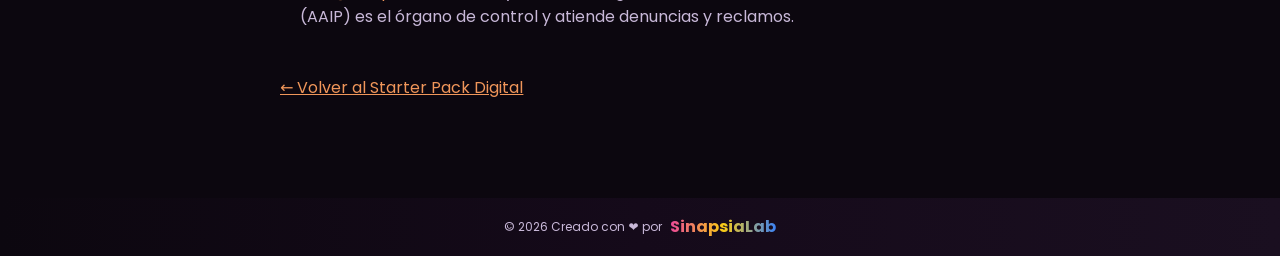
==== commit 72ac13aa: "modify payment price and add domain in the form" ====
--- a/legal.html
+++ b/legal.html
@@ -48,7 +48,7 @@
             un plan de acción.
           </li>
           <li>
-            El precio es de $132.000 ARS y se abona al reservar, con pago online.
+            El precio es de $150.000 ARS y se abona al reservar, con pago online.
             Cuando se acredita, te llega el recibo por mail.
           </li>
           <li>
@@ -56,8 +56,9 @@
             hábiles posteriores a la charla.
           </li>
           <li>
-            Tu sitio queda online durante 12 meses desde su publicación, en una
-            dirección como sinapsialinks.com/tu-empresa.
+            Tu sitio queda online durante 12 meses desde su publicación, en un
+            dominio .com propio (por ejemplo, tu-empresa.com), sujeto a que el
+            nombre elegido esté disponible.
           </li>
           <li>
             Para armar tu sitio necesitamos que nos envíes un flyer de tu
@@ -68,7 +69,10 @@
             Si avanzás con un presupuesto dentro de los 30 días desde la
             entrega, el importe abonado se toma como adelanto.
           </li>
-          <li>El dominio propio no está incluido: se cotiza aparte.</li>
+          <li>
+            El dominio se incluye por 12 meses. Otras extensiones (por ejemplo
+            .com.ar) o dominios de valor especial se cotizan aparte.
+          </li>
         </ul>
       </section>
 
--- a/assets/css/components.css
+++ b/assets/css/components.css
@@ -672,6 +672,41 @@
 
 .rsv__hint { font-size: 0.75rem; color: var(--muted); opacity: .85; }
 
+/* Campo de dominio: input + botón "Verificar" en una fila */
+.rsv__inline { display: flex; gap: 10px; }
+.rsv__inline .rsv__input { flex: 1; min-width: 0; }
+
+.rsv__check {
+  flex: none;
+  min-height: 3rem;
+  padding: 0 1rem;
+  background: var(--grad-3);
+  color: var(--ink-light);
+  font-family: var(--font-display);
+  font-size: 0.875rem;
+  font-weight: 700;
+  border: var(--retro-border) solid var(--line);
+  border-radius: var(--retro-radius);
+  box-shadow: -3px 4px 0 0 var(--retro-offset);
+  cursor: pointer;
+}
+
+.rsv__check:hover:not(:disabled) { background: var(--accent); color: var(--on-accent); }
+.rsv__check:focus-visible { outline: 3px solid var(--accent); outline-offset: 2px; }
+.rsv__check:disabled { opacity: .7; cursor: progress; }
+
+.rsv__status {
+  margin: 0;
+  padding: 0.5rem 0.75rem;
+  font-size: 0.875rem;
+  border-left: 4px solid;
+  border-radius: var(--retro-radius);
+}
+
+.rsv__status[hidden] { display: none; }
+.rsv__status[data-kind='ok'] { background: #12301f; color: #c4ecd0; border-color: #3fae6a; }
+.rsv__status[data-kind='bad'] { background: #3A1A1A; color: #F6C7B8; border-color: #C9663A; }
+
 .rsv__error {
   margin: 0;
   padding: 0.75rem 0.875rem;
